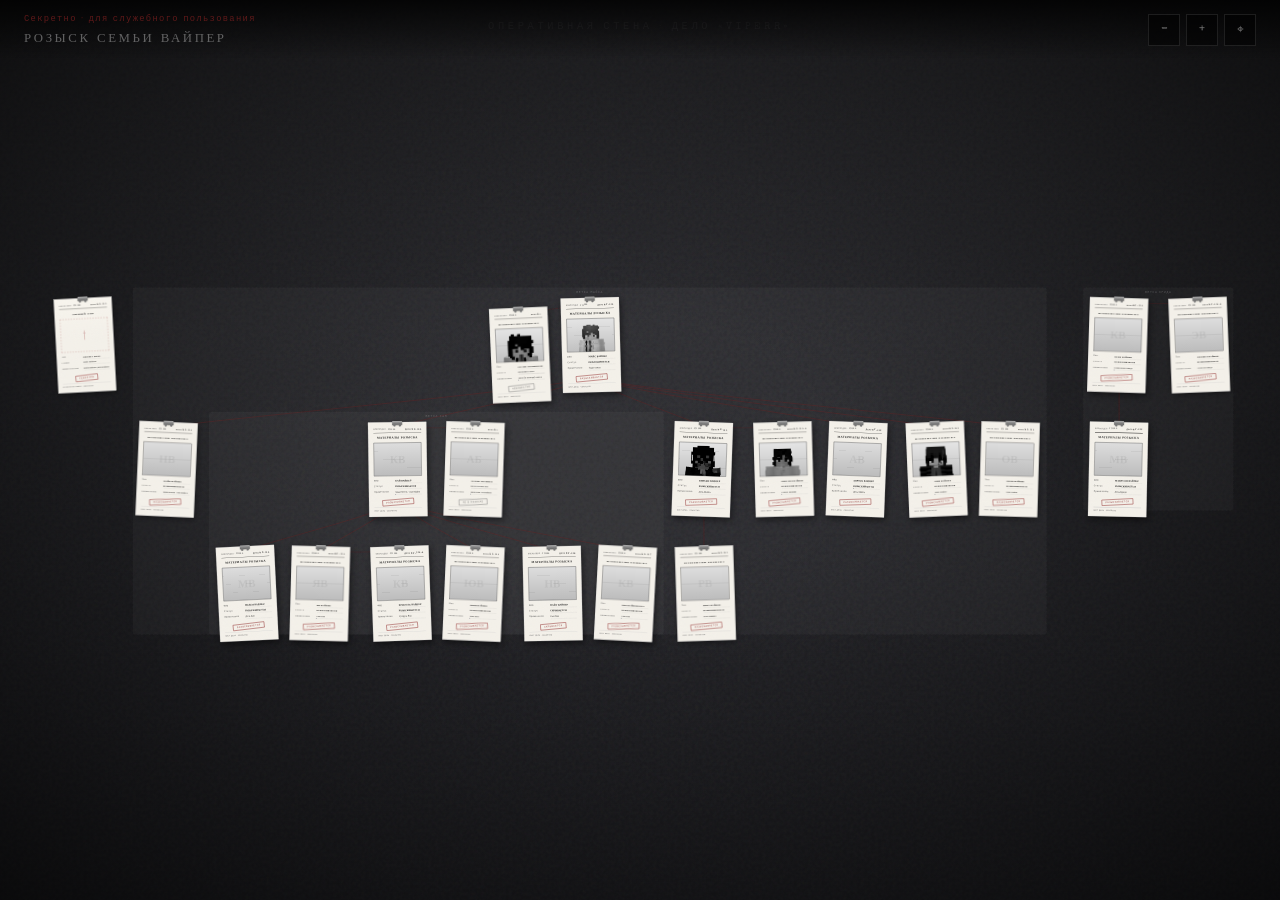
==== index.html @ 78b1acda "Add files via upload" ====
<!DOCTYPE html>
<html lang="ru">
<head>
  <meta charset="UTF-8">
  <meta name="viewport" content="width=device-width, initial-scale=1.0">
  <title>VIPERR — Оперативное дело</title>
  <link rel="preconnect" href="https://fonts.googleapis.com">
  <link rel="preconnect" href="https://fonts.gstatic.com" crossorigin>
  <link href="https://fonts.googleapis.com/css2?family=Libre+Baskerville:ital,wght@0,400;0,700;1,400&family=Special+Elite&display=swap" rel="stylesheet">
  <link rel="stylesheet" href="styles.css">
</head>
<body>
  <div class="scene">
    <div class="operative-wall">
      <div class="wall-texture"></div>
      <div class="wall-label">Оперативная стена · Дело «VIPERR»</div>
      <div class="wall-vignette"></div>
    </div>
  </div>

  <div class="toolbar">
    <div class="toolbar-left">
      <span class="toolbar-meta">Секретно · для служебного пользования</span>
      <span class="toolbar-title">Розыск семьи Вайпер</span>
    </div>
    <div class="toolbar-actions">
      <button class="tool-btn" id="zoomOut">−</button>
      <button class="tool-btn" id="zoomIn">+</button>
      <button class="tool-btn" id="resetView">⌖</button>
    </div>
  </div>

  <div class="tree-viewport" id="treeViewport">
    <div class="tree-stage" id="treeStage">
      <svg class="tree-lines" id="treeLines"></svg>
      <div class="tree-nodes" id="treeNodes"></div>
    </div>
  </div>

  <div class="profile-overlay" id="profileOverlay" hidden></div>

  <aside class="profile-panel" id="profilePanel" aria-hidden="true">
    <button class="profile-close" id="profileClose" aria-label="Закрыть">×</button>
    <article class="a4-full" id="a4Full">
      <div class="a4-full__clip" aria-hidden="true"></div>
      <div class="a4-full__page">
        <header class="a4-full__head">
          <div class="a4-full__head-left">
            <span class="a4-full__org">Оперотдел VIPERR</span>
            <span class="a4-full__case" id="profileCase"></span>
          </div>
          <span class="a4-full__stamp" id="profileStamp">РАЗЫСКИВАЕТСЯ</span>
        </header>

        <h1 class="a4-full__title">Материалы уголовного дела</h1>
        <p class="a4-full__subtitle" id="profileGen"></p>

        <div class="a4-full__photo-wrap">
          <div class="a4-full__photo" id="profileHero">
            <div class="a4-full__photo-lines" aria-hidden="true"></div>
            <div class="a4-full__initials" id="profileInitials"></div>
          </div>
          <p class="a4-full__photo-cap">Фотография для опознания</p>
        </div>

        <dl class="a4-full__fields" id="profileFields">
          <dt>ФИО</dt>
          <dd id="profileName"></dd>
          <dt>Роль в деле</dt>
          <dd id="profileRole"></dd>
        </dl>

        <dl class="a4-full__meta" id="profileMeta"></dl>

        <section class="a4-full__story">
          <h2 class="a4-full__story-head">Показания и материалы</h2>
          <div class="a4-full__story-text" id="profileStory"></div>
        </section>

        <footer class="a4-full__foot">
          <span>Лист дела · VIPERR</span>
          <span id="profileDate"></span>
        </footer>
      </div>
    </article>
  </aside>

  <script src="family-data.js"></script>
  <script src="relations.js"></script>
  <script src="tree.js"></script>
  <script src="app.js"></script>
</body>
</html>
---- styles.css ----
:root {
  --wall: #2a2a2e;
  --wall-dark: #1e1e22;
  --paper: #f4f1ea;
  --paper-shadow: #d8d4ca;
  --ink: #1c1c1c;
  --ink-faint: #5a5a5a;
  --red: #8b2222;
  --red-string: #a02828;
  --a4-w: 210px;
  --a4-h: 297px;
  --font-doc: 'Libre Baskerville', Georgia, serif;
  --font-type: 'Special Elite', 'Courier New', monospace;
}

*, *::before, *::after {
  box-sizing: border-box;
  margin: 0;
  padding: 0;
}

html, body {
  width: 100%;
  height: 100%;
  overflow: hidden;
}

body {
  font-family: var(--font-doc);
  background: #0e0e10;
  -webkit-font-smoothing: antialiased;
}

/* Оперативная стена */
.scene {
  position: fixed;
  inset: 0;
  z-index: 0;
  background: var(--wall-dark);
}

.operative-wall {
  position: absolute;
  inset: 0;
}

.wall-texture {
  position: absolute;
  inset: 0;
  background:
    url("data:image/svg+xml,%3Csvg viewBox='0 0 512 512' xmlns='http://www.w3.org/2000/svg'%3E%3Cfilter id='n'%3E%3CfeTurbulence type='fractalNoise' baseFrequency='0.5' numOctaves='4'/%3E%3C/filter%3E%3Crect width='100%25' height='100%25' filter='url(%23n)' opacity='0.06'/%3E%3C/svg%3E"),
    linear-gradient(180deg, var(--wall) 0%, var(--wall-dark) 100%);
}

.wall-label {
  position: absolute;
  top: 20px;
  left: 50%;
  transform: translateX(-50%);
  font-family: var(--font-type);
  font-size: 0.65rem;
  letter-spacing: 0.35em;
  text-transform: uppercase;
  color: rgba(255, 255, 255, 0.12);
  pointer-events: none;
  z-index: 1;
}

.wall-vignette {
  position: absolute;
  inset: 0;
  background: radial-gradient(ellipse at center, transparent 20%, rgba(0, 0, 0, 0.7) 100%);
  pointer-events: none;
  z-index: 2;
}

/* Toolbar */
.toolbar {
  position: fixed;
  top: 0;
  left: 0;
  right: 0;
  z-index: 50;
  display: flex;
  align-items: center;
  justify-content: space-between;
  padding: 14px 24px;
  pointer-events: none;
  background: linear-gradient(to bottom, rgba(0, 0, 0, 0.8), transparent);
}

.toolbar-left,
.toolbar-actions {
  pointer-events: auto;
}

.toolbar-meta {
  display: block;
  font-family: var(--font-type);
  font-size: 0.55rem;
  letter-spacing: 0.15em;
  color: var(--red);
  opacity: 0.65;
  margin-bottom: 2px;
}

.toolbar-title {
  font-family: var(--font-doc);
  font-size: 0.8rem;
  letter-spacing: 0.2em;
  text-transform: uppercase;
  color: rgba(255, 255, 255, 0.35);
}

.toolbar-actions {
  display: flex;
  gap: 6px;
}

.tool-btn {
  min-width: 32px;
  height: 32px;
  padding: 0 10px;
  font-family: var(--font-type);
  font-size: 0.75rem;
  color: rgba(255, 255, 255, 0.45);
  background: rgba(0, 0, 0, 0.5);
  border: 1px solid rgba(255, 255, 255, 0.1);
  cursor: pointer;
  transition: all 0.2s;
}

.tool-btn:hover {
  color: #fff;
  border-color: rgba(255, 255, 255, 0.25);
}

/* Tree viewport */
.tree-viewport {
  position: fixed;
  inset: 0;
  z-index: 10;
  cursor: grab;
  touch-action: none;
}

.tree-viewport.is-dragging {
  cursor: grabbing;
}

.tree-stage {
  position: absolute;
  top: 50%;
  left: 50%;
  transform-origin: center center;
}

.tree-stage.no-transition {
  transition: none !important;
}

.tree-lines {
  position: absolute;
  top: 0;
  left: 0;
  overflow: visible;
  pointer-events: none;
  z-index: 1;
}

.red-string--parent {
  stroke-width: 1.6;
  opacity: 0.85;
}

.branch-zone {
  fill: rgba(255, 255, 255, 0.03);
  stroke: rgba(255, 255, 255, 0.08);
  stroke-width: 1;
  stroke-dasharray: 6 8;
  rx: 8;
}

.branch-zone__label {
  fill: rgba(255, 255, 255, 0.22);
  font-family: var(--font-type);
  font-size: 11px;
  letter-spacing: 0.22em;
  text-anchor: middle;
  text-transform: uppercase;
  pointer-events: none;
}

.thread-tag {
  display: none;
}

.red-string {
  fill: none;
  stroke: var(--red-string);
  stroke-width: 1.2;
  stroke-linecap: round;
  opacity: 0.7;
}

.red-string--shadow {
  stroke: rgba(0, 0, 0, 0.45);
  stroke-width: 2.5;
  opacity: 0.3;
}

.red-string--couple {
  stroke-width: 1;
  opacity: 0.55;
}

.red-string--ex {
  stroke-dasharray: 7 6;
  opacity: 0.6;
}

.tree-nodes {
  position: relative;
  z-index: 2;
}

/* ─── A4 лист на стене ─── */
.a4-sheet {
  position: absolute;
  width: var(--a4-w);
  transform: rotate(var(--tilt, 0deg));
  transform-origin: top center;
  cursor: pointer;
  transition: transform 0.35s ease, box-shadow 0.35s ease;
  box-shadow: 6px 10px 24px rgba(0, 0, 0, 0.48);
  -webkit-font-smoothing: antialiased;
  backface-visibility: hidden;
}

.a4-sheet:hover {
  transform: rotate(var(--tilt, 0deg)) scale(1.02) translateY(-4px);
  box-shadow: 8px 16px 30px rgba(0, 0, 0, 0.58);
  z-index: 10;
}

.a4-sheet.is-active {
  transform: rotate(var(--tilt, 0deg)) scale(1.03) translateY(-6px);
  box-shadow: 10px 20px 34px rgba(0, 0, 0, 0.65), 0 0 0 1px rgba(160, 40, 40, 0.2);
  z-index: 20;
}

.a4-sheet.is-outsider .a4-sheet__status,
.a4-sheet.is-outsider .a4-sheet__stamp {
  color: #555;
  border-color: #777;
}

.a4-sheet__clip {
  position: absolute;
  top: -4px;
  left: 50%;
  transform: translateX(-50%);
  width: 36px;
  height: 14px;
  background: linear-gradient(to bottom, #aaa, #666);
  border-radius: 2px 2px 0 0;
  box-shadow: 0 2px 4px rgba(0, 0, 0, 0.4);
  z-index: 5;
}

.a4-sheet__clip::before,
.a4-sheet__clip::after {
  content: '';
  position: absolute;
  bottom: -6px;
  width: 8px;
  height: 10px;
  background: #777;
  border-radius: 0 0 3px 3px;
}

.a4-sheet__clip::before { left: 4px; transform: rotate(-8deg); }
.a4-sheet__clip::after { right: 4px; transform: rotate(8deg); }

.a4-sheet__page {
  width: var(--a4-w);
  min-height: var(--a4-h);
  background: var(--paper);
  padding: 20px 18px 16px;
  border: 1px solid #ccc;
  position: relative;
  display: flex;
  flex-direction: column;
}

.a4-sheet__page::before {
  content: '';
  position: absolute;
  inset: 0;
  background: url("data:image/svg+xml,%3Csvg viewBox='0 0 256 256' xmlns='http://www.w3.org/2000/svg'%3E%3Cfilter id='g'%3E%3CfeTurbulence type='fractalNoise' baseFrequency='0.9' numOctaves='2'/%3E%3C/filter%3E%3Crect width='100%25' height='100%25' filter='url(%23g)' opacity='0.03'/%3E%3C/svg%3E");
  pointer-events: none;
}

.a4-sheet__head {
  display: flex;
  justify-content: space-between;
  align-items: flex-start;
  border-bottom: 1px solid var(--ink);
  padding-bottom: 8px;
  margin-bottom: 10px;
  position: relative;
  z-index: 1;
}

.a4-sheet__org {
  display: block;
  font-family: var(--font-type);
  font-size: 0.45rem;
  letter-spacing: 0.08em;
  text-transform: uppercase;
  color: var(--ink-faint);
}

.a4-sheet__case {
  font-family: var(--font-type);
  font-size: 0.5rem;
  letter-spacing: 0.06em;
  color: var(--ink);
}

.a4-sheet__doctype {
  font-family: var(--font-doc);
  font-size: 0.65rem;
  font-weight: 700;
  letter-spacing: 0.12em;
  text-transform: uppercase;
  text-align: center;
  color: var(--ink);
  margin-bottom: 12px;
  position: relative;
  z-index: 1;
}

.a4-sheet__photo {
  width: 100%;
  height: 120px;
  background: #ddd center top / cover no-repeat;
  border: 1px solid var(--ink);
  margin-bottom: 12px;
  position: relative;
  overflow: hidden;
  flex-shrink: 0;
}

.a4-sheet.has-photo .a4-sheet__photo {
  filter: grayscale(1) contrast(1.08);
}

.a4-sheet__photo-grid {
  position: absolute;
  inset: 0;
  background:
    repeating-linear-gradient(to bottom, transparent, transparent 29px, rgba(0,0,0,0.05) 29px, rgba(0,0,0,0.05) 30px);
  z-index: 2;
  pointer-events: none;
}

.a4-sheet__photo::after {
  content: '';
  position: absolute;
  inset: 0;
  background: linear-gradient(to bottom, transparent, rgba(0,0,0,0.15));
  z-index: 1;
}

.a4-sheet__initials {
  position: absolute;
  inset: 0;
  display: flex;
  align-items: center;
  justify-content: center;
  font-family: var(--font-doc);
  font-size: 2.5rem;
  font-weight: 700;
  color: rgba(0, 0, 0, 0.06);
  z-index: 0;
}

.a4-sheet.has-photo .a4-sheet__initials {
  display: none;
}

.a4-sheet__fields {
  flex: 1;
  position: relative;
  z-index: 1;
}

.a4-sheet__row {
  display: grid;
  grid-template-columns: 72px 1fr;
  gap: 4px;
  margin-bottom: 6px;
  font-size: 0.52rem;
  line-height: 1.35;
}

.a4-sheet__row dt {
  font-family: var(--font-type);
  color: var(--ink-faint);
  letter-spacing: 0.04em;
}

.a4-sheet__row dd {
  font-family: var(--font-doc);
  color: var(--ink);
  border-bottom: 1px dotted #bbb;
  padding-bottom: 2px;
}

.a4-sheet__name {
  font-weight: 700;
  text-transform: uppercase;
  letter-spacing: 0.04em;
}

.a4-sheet__status {
  color: var(--red);
  font-weight: 700;
}

.a4-sheet__stamp {
  align-self: center;
  margin: 10px 0 8px;
  font-family: var(--font-type);
  font-size: 0.55rem;
  letter-spacing: 0.15em;
  color: var(--red);
  border: 2px solid var(--red);
  padding: 4px 12px;
  transform: rotate(-4deg);
  opacity: 0.8;
  position: relative;
  z-index: 1;
}

.a4-sheet.is-captured .a4-sheet__stamp,
.a4-sheet.is-captured .a4-sheet__status {
  color: #555;
  border-color: #555;
}

.a4-sheet--lore .a4-sheet__page {
  background: linear-gradient(180deg, #f8f5ee 0%, var(--paper) 40%);
}

.a4-sheet__lore-mark {
  display: flex;
  align-items: center;
  justify-content: center;
  height: 120px;
  margin-bottom: 12px;
  border: 2px dashed rgba(139, 34, 34, 0.25);
  position: relative;
  z-index: 1;
}

/* Семейный знак — крест на одежде */
.family-mark {
  --mark-color: #8b2222;
  position: absolute;
  left: 50%;
  bottom: 34%;
  width: 11px;
  height: 15px;
  transform: translateX(-50%);
  z-index: 4;
  pointer-events: none;
  color: var(--mark-color);
  opacity: 0.88;
}

.family-mark::before,
.family-mark::after {
  content: '';
  position: absolute;
  background: currentColor;
  border-radius: 0.5px;
  box-shadow: 0 0.5px 0 rgba(255, 255, 255, 0.2);
}

.family-mark::before {
  width: 2px;
  height: 100%;
  left: 50%;
  top: 0;
  transform: translateX(-50%);
}

.family-mark::after {
  width: 9px;
  height: 2px;
  top: 26%;
  left: 50%;
  transform: translateX(-50%);
}

.family-mark--emblem {
  position: relative;
  left: auto;
  bottom: auto;
  transform: none;
  width: 26px;
  height: 34px;
  opacity: 0.38;
}

.a4-full__photo {
  position: relative;
}

.a4-full.is-lore .a4-full__photo-wrap {
  display: none;
}

.a4-full.is-lore .a4-full__title::after {
  content: ' · общий лор';
  font-weight: 400;
  color: var(--ink-faint);
}

.a4-sheet__foot {
  font-family: var(--font-type);
  font-size: 0.4rem;
  letter-spacing: 0.1em;
  text-transform: uppercase;
  color: var(--ink-faint);
  border-top: 1px solid #ccc;
  padding-top: 8px;
  margin-top: auto;
  position: relative;
  z-index: 1;
}

/* ─── Полный лист при открытии ─── */
body.profile-open {
  overflow: hidden;
}

.profile-overlay {
  position: fixed;
  inset: 0;
  z-index: 100;
  background: rgba(0, 0, 0, 0.75);
  opacity: 0;
  transition: opacity 0.35s;
}

.profile-overlay:not([hidden]) {
  opacity: 1;
}

.profile-panel {
  position: fixed;
  inset: 0;
  z-index: 110;
  display: flex;
  align-items: flex-start;
  justify-content: center;
  padding: 40px 20px;
  overflow-y: auto;
  opacity: 0;
  pointer-events: none;
  transition: opacity 0.4s;
}

.profile-panel.is-open {
  opacity: 1;
  pointer-events: auto;
}

.profile-close {
  position: fixed;
  top: 20px;
  right: 24px;
  z-index: 120;
  width: 40px;
  height: 40px;
  font-size: 1.5rem;
  line-height: 1;
  color: rgba(255, 255, 255, 0.6);
  background: rgba(0, 0, 0, 0.5);
  border: 1px solid rgba(255, 255, 255, 0.15);
  cursor: pointer;
}

.profile-close:hover {
  color: #fff;
}

.a4-full {
  position: relative;
  width: min(210mm, 92vw);
  max-width: 794px;
  transform: translateY(20px);
  transition: transform 0.45s cubic-bezier(0.22, 1, 0.36, 1);
}

.profile-panel.is-open .a4-full {
  transform: translateY(0);
}

.a4-full__clip {
  position: absolute;
  top: -6px;
  left: 50%;
  transform: translateX(-50%);
  width: 52px;
  height: 18px;
  background: linear-gradient(to bottom, #bbb, #777);
  border-radius: 3px 3px 0 0;
  box-shadow: 0 3px 6px rgba(0, 0, 0, 0.35);
  z-index: 5;
}

.a4-full__page {
  background: var(--paper);
  min-height: min(297mm, 130vw);
  padding: clamp(24px, 5vw, 48px) clamp(20px, 4vw, 56px);
  border: 1px solid #bbb;
  box-shadow: 0 20px 60px rgba(0, 0, 0, 0.5);
}

.a4-full__head {
  display: flex;
  justify-content: space-between;
  align-items: flex-start;
  border-bottom: 2px solid var(--ink);
  padding-bottom: 16px;
  margin-bottom: 20px;
}

.a4-full__org {
  display: block;
  font-family: var(--font-type);
  font-size: 0.7rem;
  letter-spacing: 0.1em;
  text-transform: uppercase;
  color: var(--ink-faint);
  margin-bottom: 4px;
}

.a4-full__case {
  font-family: var(--font-type);
  font-size: 0.85rem;
  letter-spacing: 0.06em;
}

.a4-full__stamp {
  font-family: var(--font-type);
  font-size: 0.85rem;
  letter-spacing: 0.12em;
  color: var(--red);
  border: 3px solid var(--red);
  padding: 8px 16px;
  transform: rotate(-3deg);
  opacity: 0.85;
}

.a4-full__stamp.is-captured {
  color: #555;
  border-color: #555;
}

.a4-full__title {
  font-family: var(--font-doc);
  font-size: clamp(1rem, 3vw, 1.35rem);
  font-weight: 700;
  letter-spacing: 0.08em;
  text-transform: uppercase;
  text-align: center;
  margin-bottom: 6px;
}

.a4-full__subtitle {
  font-family: var(--font-type);
  font-size: 0.7rem;
  letter-spacing: 0.08em;
  text-align: center;
  color: var(--ink-faint);
  margin-bottom: 28px;
}

.a4-full__photo-wrap {
  margin-bottom: 28px;
}

.a4-full__photo {
  width: 100%;
  max-width: 280px;
  height: 340px;
  margin: 0 auto;
  background: #ddd center top / cover no-repeat;
  border: 2px solid var(--ink);
  position: relative;
  overflow: hidden;
}

.a4-full__photo.has-photo {
  filter: grayscale(1) contrast(1.08);
}

.a4-full__photo-lines {
  position: absolute;
  inset: 0;
  background: repeating-linear-gradient(to bottom, transparent, transparent 39px, rgba(0,0,0,0.06) 39px, rgba(0,0,0,0.06) 40px);
  z-index: 2;
  pointer-events: none;
}

.a4-full__initials {
  position: absolute;
  inset: 0;
  display: flex;
  align-items: center;
  justify-content: center;
  font-family: var(--font-doc);
  font-size: 5rem;
  font-weight: 700;
  color: rgba(0, 0, 0, 0.05);
}

.a4-full__photo.has-photo .a4-full__initials {
  display: none;
}

.a4-full__photo-cap {
  font-family: var(--font-type);
  font-size: 0.65rem;
  letter-spacing: 0.1em;
  text-align: center;
  color: var(--ink-faint);
  margin-top: 8px;
}

.a4-full__fields {
  display: grid;
  grid-template-columns: 140px 1fr;
  gap: 10px 16px;
  margin-bottom: 24px;
  font-size: 0.95rem;
}

.a4-full__fields dt {
  font-family: var(--font-type);
  font-size: 0.75rem;
  letter-spacing: 0.06em;
  color: var(--ink-faint);
}

.a4-full__fields dd {
  font-family: var(--font-doc);
  border-bottom: 1px dotted #aaa;
  padding-bottom: 4px;
}

.a4-full__meta {
  display: grid;
  grid-template-columns: 140px 1fr;
  gap: 8px 16px;
  padding: 16px 0;
  border-top: 1px dashed #bbb;
  border-bottom: 1px dashed #bbb;
  margin-bottom: 28px;
  font-size: 0.9rem;
}

.a4-full__meta:empty {
  display: none;
}

.a4-full__meta dt {
  font-family: var(--font-type);
  font-size: 0.7rem;
  color: var(--ink-faint);
}

.a4-full__link {
  font-family: var(--font-doc);
  background: none;
  border: none;
  padding: 0;
  cursor: pointer;
  text-decoration: underline;
  text-decoration-color: var(--red);
  color: var(--ink);
}

.a4-full__story-head {
  font-family: var(--font-type);
  font-size: 0.75rem;
  letter-spacing: 0.12em;
  text-transform: uppercase;
  color: var(--ink-faint);
  margin-bottom: 16px;
}

.a4-full__story-text {
  font-family: var(--font-doc);
  font-size: 1.05rem;
  line-height: 1.85;
  color: var(--ink);
  max-height: min(55vh, 560px);
  overflow-y: auto;
  padding-right: 10px;
}

.a4-full__story-text p + p {
  margin-top: 1em;
  text-indent: 1.5em;
}

.a4-full__empty {
  font-family: var(--font-type);
  font-style: italic;
  color: var(--ink-faint);
}

.a4-full__foot {
  display: flex;
  justify-content: space-between;
  font-family: var(--font-type);
  font-size: 0.65rem;
  letter-spacing: 0.08em;
  color: var(--ink-faint);
  border-top: 1px solid #ccc;
  padding-top: 16px;
  margin-top: 40px;
}

@media (max-width: 600px) {
  :root {
    --a4-w: 168px;
    --a4-h: 238px;
  }

  .a4-sheet__photo {
    height: 90px;
  }

  .a4-sheet__row {
    grid-template-columns: 58px 1fr;
    font-size: 0.45rem;
  }

  .a4-full__photo {
    height: 260px;
  }

  .a4-full__fields,
  .a4-full__meta {
    grid-template-columns: 1fr;
    gap: 4px;
  }
}
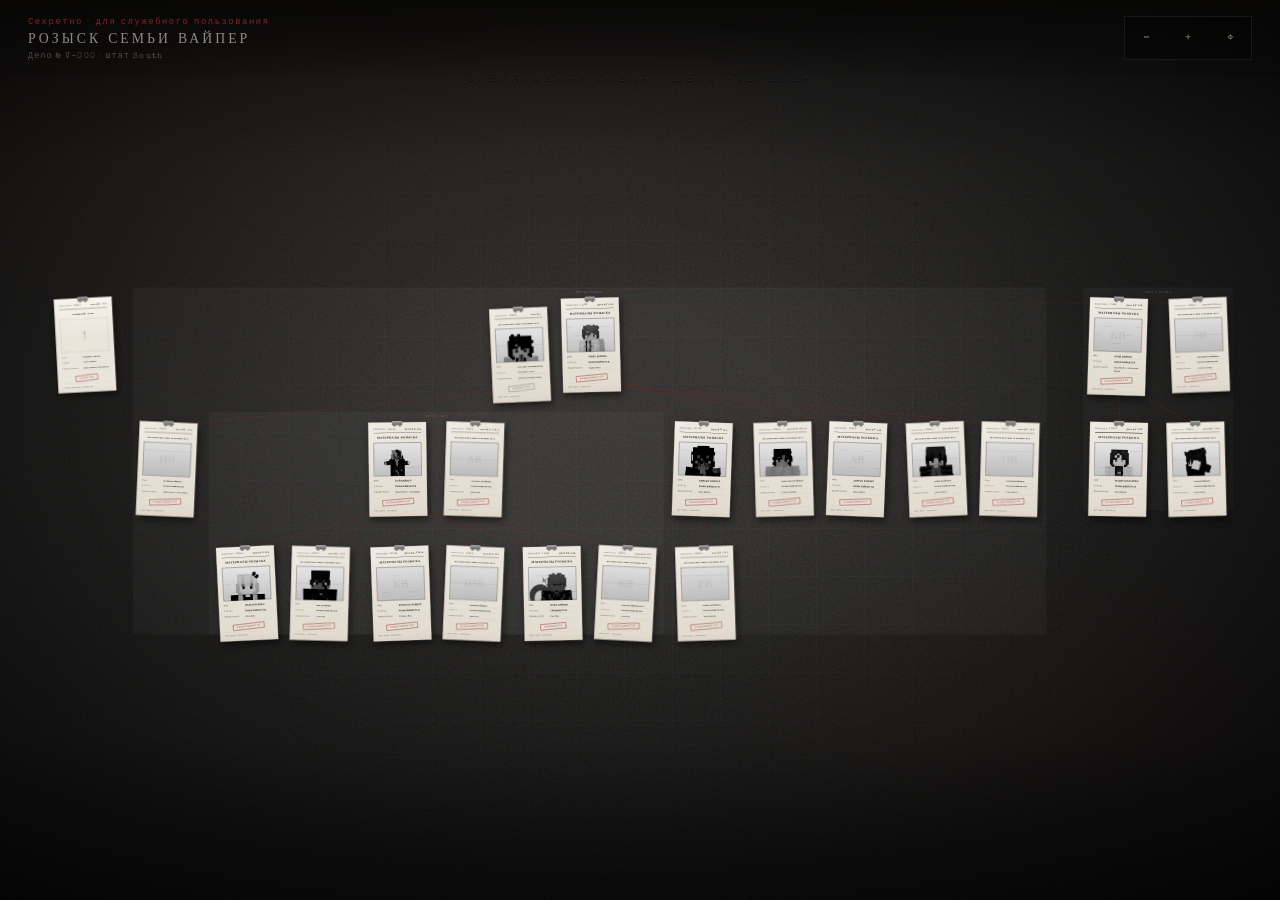
==== commit 3a012228: "Add files via upload" ====
--- a/index.html
+++ b/index.html
@@ -13,6 +13,7 @@
   <div class="scene">
     <div class="operative-wall">
       <div class="wall-texture"></div>
+      <div class="wall-grid" aria-hidden="true"></div>
       <div class="wall-label">Оперативная стена · Дело «VIPERR»</div>
       <div class="wall-vignette"></div>
     </div>
@@ -22,6 +23,7 @@
     <div class="toolbar-left">
       <span class="toolbar-meta">Секретно · для служебного пользования</span>
       <span class="toolbar-title">Розыск семьи Вайпер</span>
+      <span class="toolbar-case">Дело № V-000 · штат South</span>
     </div>
     <div class="toolbar-actions">
       <button class="tool-btn" id="zoomOut">−</button>
--- a/styles.css
+++ b/styles.css
@@ -1,12 +1,16 @@
 :root {
-  --wall: #2a2a2e;
-  --wall-dark: #1e1e22;
-  --paper: #f4f1ea;
-  --paper-shadow: #d8d4ca;
-  --ink: #1c1c1c;
-  --ink-faint: #5a5a5a;
-  --red: #8b2222;
-  --red-string: #a02828;
+  --wall: #2c2a28;
+  --wall-mid: #353230;
+  --wall-dark: #1a1918;
+  --paper: #ebe6dc;
+  --paper-deep: #e2dcd0;
+  --paper-shadow: #cfc8bb;
+  --ink: #1a1816;
+  --ink-faint: #6a645c;
+  --red: #9a2a2a;
+  --red-deep: #6e1c1c;
+  --red-string: #b03030;
+  --pin: #8a8680;
   --a4-w: 210px;
   --a4-h: 297px;
   --font-doc: 'Libre Baskerville', Georgia, serif;
@@ -27,7 +31,8 @@
 
 body {
   font-family: var(--font-doc);
-  background: #0e0e10;
+  background: #0c0b0a;
+  color: var(--ink);
   -webkit-font-smoothing: antialiased;
 }
 
@@ -48,28 +53,45 @@
   position: absolute;
   inset: 0;
   background:
-    url("data:image/svg+xml,%3Csvg viewBox='0 0 512 512' xmlns='http://www.w3.org/2000/svg'%3E%3Cfilter id='n'%3E%3CfeTurbulence type='fractalNoise' baseFrequency='0.5' numOctaves='4'/%3E%3C/filter%3E%3Crect width='100%25' height='100%25' filter='url(%23n)' opacity='0.06'/%3E%3C/svg%3E"),
-    linear-gradient(180deg, var(--wall) 0%, var(--wall-dark) 100%);
+    radial-gradient(ellipse 80% 50% at 20% 10%, rgba(120, 70, 40, 0.12), transparent 55%),
+    radial-gradient(ellipse 60% 40% at 85% 80%, rgba(80, 40, 30, 0.1), transparent 50%),
+    url("data:image/svg+xml,%3Csvg viewBox='0 0 512 512' xmlns='http://www.w3.org/2000/svg'%3E%3Cfilter id='n'%3E%3CfeTurbulence type='fractalNoise' baseFrequency='0.72' numOctaves='4'/%3E%3C/filter%3E%3Crect width='100%25' height='100%25' filter='url(%23n)' opacity='0.09'/%3E%3C/svg%3E"),
+    linear-gradient(165deg, var(--wall-mid) 0%, var(--wall) 40%, var(--wall-dark) 100%);
+}
+
+.wall-grid {
+  position: absolute;
+  inset: 0;
+  background-image:
+    linear-gradient(rgba(255, 255, 255, 0.025) 1px, transparent 1px),
+    linear-gradient(90deg, rgba(255, 255, 255, 0.025) 1px, transparent 1px);
+  background-size: 48px 48px;
+  mask-image: radial-gradient(ellipse at center, #000 30%, transparent 78%);
+  pointer-events: none;
+  z-index: 1;
 }
 
 .wall-label {
   position: absolute;
-  top: 20px;
+  top: 72px;
   left: 50%;
   transform: translateX(-50%);
   font-family: var(--font-type);
-  font-size: 0.65rem;
-  letter-spacing: 0.35em;
-  text-transform: uppercase;
-  color: rgba(255, 255, 255, 0.12);
-  pointer-events: none;
-  z-index: 1;
+  font-size: 0.68rem;
+  letter-spacing: 0.42em;
+  text-transform: uppercase;
+  color: rgba(255, 236, 210, 0.14);
+  pointer-events: none;
+  z-index: 2;
+  text-shadow: 0 1px 0 rgba(0, 0, 0, 0.6);
 }
 
 .wall-vignette {
   position: absolute;
   inset: 0;
-  background: radial-gradient(ellipse at center, transparent 20%, rgba(0, 0, 0, 0.7) 100%);
+  background:
+    radial-gradient(ellipse at center, transparent 18%, rgba(0, 0, 0, 0.55) 70%, rgba(0, 0, 0, 0.82) 100%),
+    linear-gradient(to bottom, rgba(0, 0, 0, 0.35), transparent 18%, transparent 82%, rgba(0, 0, 0, 0.45));
   pointer-events: none;
   z-index: 2;
 }
@@ -84,9 +106,10 @@
   display: flex;
   align-items: center;
   justify-content: space-between;
-  padding: 14px 24px;
-  pointer-events: none;
-  background: linear-gradient(to bottom, rgba(0, 0, 0, 0.8), transparent);
+  padding: 16px 28px;
+  pointer-events: none;
+  background: linear-gradient(to bottom, rgba(8, 7, 6, 0.92), rgba(8, 7, 6, 0.45), transparent);
+  backdrop-filter: blur(6px);
 }
 
 .toolbar-left,
@@ -98,41 +121,55 @@
   display: block;
   font-family: var(--font-type);
   font-size: 0.55rem;
-  letter-spacing: 0.15em;
+  letter-spacing: 0.18em;
   color: var(--red);
-  opacity: 0.65;
-  margin-bottom: 2px;
+  opacity: 0.85;
+  margin-bottom: 3px;
 }
 
 .toolbar-title {
+  display: block;
   font-family: var(--font-doc);
-  font-size: 0.8rem;
-  letter-spacing: 0.2em;
-  text-transform: uppercase;
-  color: rgba(255, 255, 255, 0.35);
+  font-size: 0.86rem;
+  letter-spacing: 0.22em;
+  text-transform: uppercase;
+  color: rgba(255, 245, 230, 0.55);
+}
+
+.toolbar-case {
+  display: block;
+  margin-top: 4px;
+  font-family: var(--font-type);
+  font-size: 0.52rem;
+  letter-spacing: 0.14em;
+  color: rgba(255, 245, 230, 0.28);
 }
 
 .toolbar-actions {
   display: flex;
-  gap: 6px;
+  gap: 8px;
+  padding: 4px;
+  border: 1px solid rgba(255, 255, 255, 0.08);
+  background: rgba(0, 0, 0, 0.35);
 }
 
 .tool-btn {
-  min-width: 32px;
-  height: 32px;
+  min-width: 34px;
+  height: 34px;
   padding: 0 10px;
   font-family: var(--font-type);
-  font-size: 0.75rem;
-  color: rgba(255, 255, 255, 0.45);
-  background: rgba(0, 0, 0, 0.5);
-  border: 1px solid rgba(255, 255, 255, 0.1);
+  font-size: 0.78rem;
+  color: rgba(255, 245, 230, 0.5);
+  background: transparent;
+  border: 1px solid transparent;
   cursor: pointer;
-  transition: all 0.2s;
+  transition: color 0.2s, border-color 0.2s, background 0.2s;
 }
 
 .tool-btn:hover {
-  color: #fff;
-  border-color: rgba(255, 255, 255, 0.25);
+  color: #fff8ef;
+  border-color: rgba(255, 255, 255, 0.18);
+  background: rgba(255, 255, 255, 0.04);
 }
 
 /* Tree viewport */
@@ -153,6 +190,7 @@
   top: 50%;
   left: 50%;
   transform-origin: center center;
+  transition: transform 0.18s ease-out;
 }
 
 .tree-stage.no-transition {
@@ -219,6 +257,11 @@
   opacity: 0.6;
 }
 
+.red-string--sibling {
+  stroke-dasharray: 4 5;
+  opacity: 0.65;
+}
+
 .tree-nodes {
   position: relative;
   z-index: 2;
@@ -231,21 +274,30 @@
   transform: rotate(var(--tilt, 0deg));
   transform-origin: top center;
   cursor: pointer;
-  transition: transform 0.35s ease, box-shadow 0.35s ease;
-  box-shadow: 6px 10px 24px rgba(0, 0, 0, 0.48);
+  transition: transform 0.4s cubic-bezier(0.22, 1, 0.36, 1), box-shadow 0.4s ease;
+  box-shadow:
+    1px 1px 0 rgba(255, 255, 255, 0.04) inset,
+    6px 12px 28px rgba(0, 0, 0, 0.55),
+    0 0 0 1px rgba(0, 0, 0, 0.25);
   -webkit-font-smoothing: antialiased;
   backface-visibility: hidden;
 }
 
 .a4-sheet:hover {
-  transform: rotate(var(--tilt, 0deg)) scale(1.02) translateY(-4px);
-  box-shadow: 8px 16px 30px rgba(0, 0, 0, 0.58);
+  transform: rotate(var(--tilt, 0deg)) scale(1.035) translateY(-6px);
+  box-shadow:
+    1px 1px 0 rgba(255, 255, 255, 0.06) inset,
+    10px 20px 36px rgba(0, 0, 0, 0.62),
+    0 0 0 1px rgba(154, 42, 42, 0.25);
   z-index: 10;
 }
 
 .a4-sheet.is-active {
-  transform: rotate(var(--tilt, 0deg)) scale(1.03) translateY(-6px);
-  box-shadow: 10px 20px 34px rgba(0, 0, 0, 0.65), 0 0 0 1px rgba(160, 40, 40, 0.2);
+  transform: rotate(var(--tilt, 0deg)) scale(1.045) translateY(-8px);
+  box-shadow:
+    10px 22px 40px rgba(0, 0, 0, 0.68),
+    0 0 0 1px rgba(154, 42, 42, 0.35),
+    0 0 24px rgba(154, 42, 42, 0.12);
   z-index: 20;
 }
 
@@ -285,9 +337,11 @@
 .a4-sheet__page {
   width: var(--a4-w);
   min-height: var(--a4-h);
-  background: var(--paper);
+  background:
+    linear-gradient(145deg, rgba(255, 255, 255, 0.28), transparent 40%),
+    linear-gradient(180deg, var(--paper) 0%, var(--paper-deep) 100%);
   padding: 20px 18px 16px;
-  border: 1px solid #ccc;
+  border: 1px solid #bdb6a8;
   position: relative;
   display: flex;
   flex-direction: column;
@@ -297,7 +351,9 @@
   content: '';
   position: absolute;
   inset: 0;
-  background: url("data:image/svg+xml,%3Csvg viewBox='0 0 256 256' xmlns='http://www.w3.org/2000/svg'%3E%3Cfilter id='g'%3E%3CfeTurbulence type='fractalNoise' baseFrequency='0.9' numOctaves='2'/%3E%3C/filter%3E%3Crect width='100%25' height='100%25' filter='url(%23g)' opacity='0.03'/%3E%3C/svg%3E");
+  background:
+    url("data:image/svg+xml,%3Csvg viewBox='0 0 256 256' xmlns='http://www.w3.org/2000/svg'%3E%3Cfilter id='g'%3E%3CfeTurbulence type='fractalNoise' baseFrequency='0.9' numOctaves='2'/%3E%3C/filter%3E%3Crect width='100%25' height='100%25' filter='url(%23g)' opacity='0.045'/%3E%3C/svg%3E"),
+    linear-gradient(to bottom, transparent 92%, rgba(120, 90, 60, 0.06));
   pointer-events: none;
 }
 
@@ -551,7 +607,8 @@
   position: fixed;
   inset: 0;
   z-index: 100;
-  background: rgba(0, 0, 0, 0.75);
+  background: rgba(8, 7, 6, 0.78);
+  backdrop-filter: blur(4px);
   opacity: 0;
   transition: opacity 0.35s;
 }
@@ -624,11 +681,31 @@
 }
 
 .a4-full__page {
-  background: var(--paper);
+  background:
+    linear-gradient(160deg, rgba(255, 255, 255, 0.35), transparent 42%),
+    linear-gradient(180deg, var(--paper) 0%, var(--paper-deep) 100%);
   min-height: min(297mm, 130vw);
   padding: clamp(24px, 5vw, 48px) clamp(20px, 4vw, 56px);
-  border: 1px solid #bbb;
-  box-shadow: 0 20px 60px rgba(0, 0, 0, 0.5);
+  border: 1px solid #b7b0a2;
+  box-shadow:
+    0 24px 70px rgba(0, 0, 0, 0.55),
+    0 0 0 1px rgba(0, 0, 0, 0.08);
+  position: relative;
+}
+
+.a4-full__page::before {
+  content: '';
+  position: absolute;
+  inset: 0;
+  pointer-events: none;
+  z-index: 0;
+  background: url("data:image/svg+xml,%3Csvg viewBox='0 0 256 256' xmlns='http://www.w3.org/2000/svg'%3E%3Cfilter id='g'%3E%3CfeTurbulence type='fractalNoise' baseFrequency='0.85' numOctaves='2'/%3E%3C/filter%3E%3Crect width='100%25' height='100%25' filter='url(%23g)' opacity='0.035'/%3E%3C/svg%3E");
+  opacity: 0.9;
+}
+
+.a4-full__page > * {
+  position: relative;
+  z-index: 1;
 }
 
 .a4-full__head {
@@ -664,7 +741,8 @@
   border: 3px solid var(--red);
   padding: 8px 16px;
   transform: rotate(-3deg);
-  opacity: 0.85;
+  opacity: 0.9;
+  box-shadow: 0 0 0 1px rgba(154, 42, 42, 0.15);
 }
 
 .a4-full__stamp.is-captured {
@@ -807,17 +885,52 @@
 
 .a4-full__story-text {
   font-family: var(--font-doc);
-  font-size: 1.05rem;
-  line-height: 1.85;
+  font-size: 1.02rem;
+  line-height: 1.8;
   color: var(--ink);
   max-height: min(55vh, 560px);
   overflow-y: auto;
-  padding-right: 10px;
+  padding-right: 12px;
+  scrollbar-width: thin;
+  scrollbar-color: rgba(154, 42, 42, 0.35) transparent;
+}
+
+.a4-full__story-text::-webkit-scrollbar {
+  width: 6px;
+}
+
+.a4-full__story-text::-webkit-scrollbar-thumb {
+  background: rgba(154, 42, 42, 0.35);
+  border-radius: 3px;
+}
+
+.a4-full__sec {
+  font-family: var(--font-type);
+  font-size: 0.78rem;
+  font-weight: 400;
+  letter-spacing: 0.16em;
+  text-transform: uppercase;
+  color: var(--red-deep);
+  margin: 1.45em 0 0.55em;
+  padding-bottom: 0.35em;
+  border-bottom: 1px solid rgba(154, 42, 42, 0.22);
+}
+
+.a4-full__sec:first-child {
+  margin-top: 0;
+}
+
+.a4-full__story-text p {
+  margin: 0;
 }
 
 .a4-full__story-text p + p {
-  margin-top: 1em;
-  text-indent: 1.5em;
+  margin-top: 0.95em;
+  text-indent: 1.35em;
+}
+
+.a4-full__story-text .a4-full__sec + p {
+  text-indent: 0;
 }
 
 .a4-full__empty {
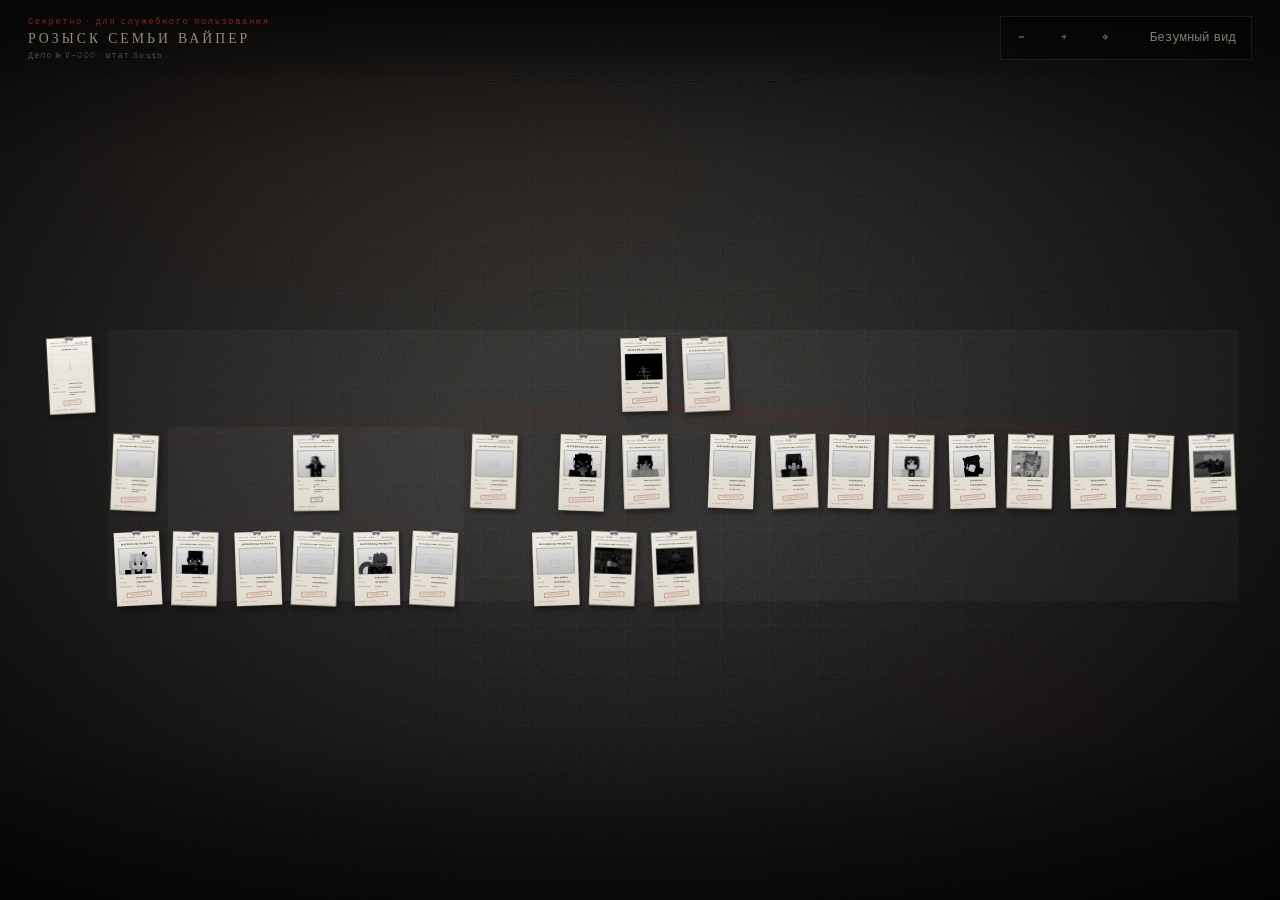
==== commit 332cd4e5: "Добавить Шейда, Ская, связь Медеи и безумный вид Шейд — муж Белф, Скай — сын Кассиана, Медея — дочь " ====
--- a/index.html
+++ b/index.html
@@ -6,7 +6,7 @@
   <title>VIPERR — Оперативное дело</title>
   <link rel="preconnect" href="https://fonts.googleapis.com">
   <link rel="preconnect" href="https://fonts.gstatic.com" crossorigin>
-  <link href="https://fonts.googleapis.com/css2?family=Libre+Baskerville:ital,wght@0,400;0,700;1,400&family=Special+Elite&display=swap" rel="stylesheet">
+  <link href="https://fonts.googleapis.com/css2?family=Caveat:wght@500;700&family=Libre+Baskerville:ital,wght@0,400;0,700;1,400&family=Permanent+Marker&family=Shadows+Into+Light&family=Special+Elite&display=swap" rel="stylesheet">
   <link rel="stylesheet" href="styles.css">
 </head>
 <body>
@@ -26,9 +26,10 @@
       <span class="toolbar-case">Дело № V-000 · штат South</span>
     </div>
     <div class="toolbar-actions">
-      <button class="tool-btn" id="zoomOut">−</button>
-      <button class="tool-btn" id="zoomIn">+</button>
-      <button class="tool-btn" id="resetView">⌖</button>
+      <button class="tool-btn" id="zoomOut" type="button">−</button>
+      <button class="tool-btn" id="zoomIn" type="button">+</button>
+      <button class="tool-btn" id="resetView" type="button">⌖</button>
+      <button class="tool-btn madness-toggle" id="madnessToggle" type="button" aria-pressed="false">Безумный вид</button>
     </div>
   </div>
 
@@ -65,6 +66,11 @@
           <p class="a4-full__photo-cap">Фотография для опознания</p>
         </div>
 
+        <figure class="camera-shot" id="cameraShot" hidden>
+          <img id="cameraShotImg" alt="Кадр с камеры видеонаблюдения">
+          <figcaption>Кадр видеонаблюдения · улика</figcaption>
+        </figure>
+
         <dl class="a4-full__fields" id="profileFields">
           <dt>ФИО</dt>
           <dd id="profileName"></dd>
--- a/styles.css
+++ b/styles.css
@@ -23,6 +23,37 @@
   padding: 0;
 }
 
+::selection {
+  background: transparent;
+  color: inherit;
+}
+
+::-moz-selection {
+  background: transparent;
+  color: inherit;
+}
+
+button,
+.a4-sheet,
+.a4-full,
+.profile-panel,
+.profile-overlay,
+.tool-btn,
+.profile-close,
+.a4-full__link {
+  outline: none;
+  -webkit-tap-highlight-color: transparent;
+}
+
+button:focus,
+button:focus-visible,
+.a4-sheet:focus,
+.a4-sheet:focus-visible,
+.a4-full__link:focus,
+.a4-full__link:focus-visible {
+  outline: none;
+}
+
 html, body {
   width: 100%;
   height: 100%;
@@ -506,6 +537,13 @@
   border-color: #555;
 }
 
+.a4-sheet.is-dead .a4-sheet__stamp,
+.a4-sheet.is-dead .a4-sheet__status {
+  color: #1c1c1c;
+  border-color: #1c1c1c;
+  opacity: 0.85;
+}
+
 .a4-sheet--lore .a4-sheet__page {
   background: linear-gradient(180deg, #f8f5ee 0%, var(--paper) 40%);
 }
@@ -750,6 +788,11 @@
   border-color: #555;
 }
 
+.a4-full__stamp.is-dead {
+  color: #1c1c1c;
+  border-color: #1c1c1c;
+}
+
 .a4-full__title {
   font-family: var(--font-doc);
   font-size: clamp(1rem, 3vw, 1.35rem);
@@ -976,3 +1019,118 @@
     gap: 4px;
   }
 }
+
+.camera-shot {
+  margin: 18px 0 8px;
+  padding: 8px;
+  background: #111;
+  border: 1px solid #2a2a2a;
+}
+
+.camera-shot img {
+  display: block;
+  width: 100%;
+  height: auto;
+  filter: grayscale(0.35) contrast(1.15);
+}
+
+.camera-shot figcaption {
+  margin-top: 6px;
+  font-family: var(--font-type);
+  font-size: 0.68rem;
+  letter-spacing: 0.12em;
+  text-transform: uppercase;
+  color: #8d8d8d;
+}
+
+.madness-toggle {
+  margin-left: 8px;
+}
+
+body.is-madness {
+  --paper: #d9d0c2;
+  --ink: #1a0505;
+  background: #050303;
+}
+
+body.is-madness .operative-wall {
+  background:
+    linear-gradient(180deg, rgba(40, 0, 0, 0.35), rgba(0, 0, 0, 0.72)),
+    url('assets/blood-wall.jpg') center / cover no-repeat,
+    #070303;
+}
+
+body.is-madness .wall-texture {
+  background-image: url('assets/frayed-threads.jpg');
+  background-size: cover;
+  mix-blend-mode: screen;
+  opacity: 0.45;
+}
+
+body.is-madness .wall-grid {
+  opacity: 0.15;
+}
+
+body.is-madness .toolbar,
+body.is-madness .a4-sheet,
+body.is-madness .profile-panel {
+  animation: madness-flicker 4.8s infinite;
+}
+
+body.is-madness .toolbar-title,
+body.is-madness .toolbar-meta,
+body.is-madness .toolbar-case,
+body.is-madness .wall-label,
+body.is-madness .a4-sheet__name,
+body.is-madness .a4-sheet__role,
+body.is-madness .a4-full__title,
+body.is-madness .a4-full__story-text,
+body.is-madness .branch-zone__label {
+  font-family: 'Caveat', 'Shadows Into Light', cursive;
+  letter-spacing: 0.02em;
+}
+
+body.is-madness .toolbar-title,
+body.is-madness .a4-sheet__doctype,
+body.is-madness .a4-full__story-head {
+  font-family: 'Permanent Marker', 'Caveat', cursive;
+}
+
+body.is-madness .a4-sheet {
+  background: transparent;
+  filter: sepia(0.45) contrast(1.05);
+}
+
+body.is-madness .a4-sheet__page,
+body.is-madness .a4-full__page {
+  position: relative;
+  background: #efe6d4;
+  box-shadow: 0 14px 24px rgba(0, 0, 0, 0.45);
+}
+
+body.is-madness .a4-sheet__page::before,
+body.is-madness .a4-full__page::before {
+  content: '';
+  position: absolute;
+  top: -10px;
+  left: 50%;
+  width: 54px;
+  height: 16px;
+  transform: translateX(-50%) rotate(-3deg);
+  background: rgba(196, 184, 150, 0.72);
+  box-shadow: 0 1px 0 rgba(255, 255, 255, 0.25);
+  z-index: 5;
+}
+
+body.is-madness .a4-sheet__photo,
+body.is-madness .a4-full__photo.has-photo {
+  filter: sepia(0.65) contrast(0.95) grayscale(0.2);
+}
+
+@keyframes madness-flicker {
+  0%, 92%, 100% { opacity: 1; }
+  93% { opacity: 0.82; }
+  95% { opacity: 1; }
+  97% { opacity: 0.9; }
+}
+
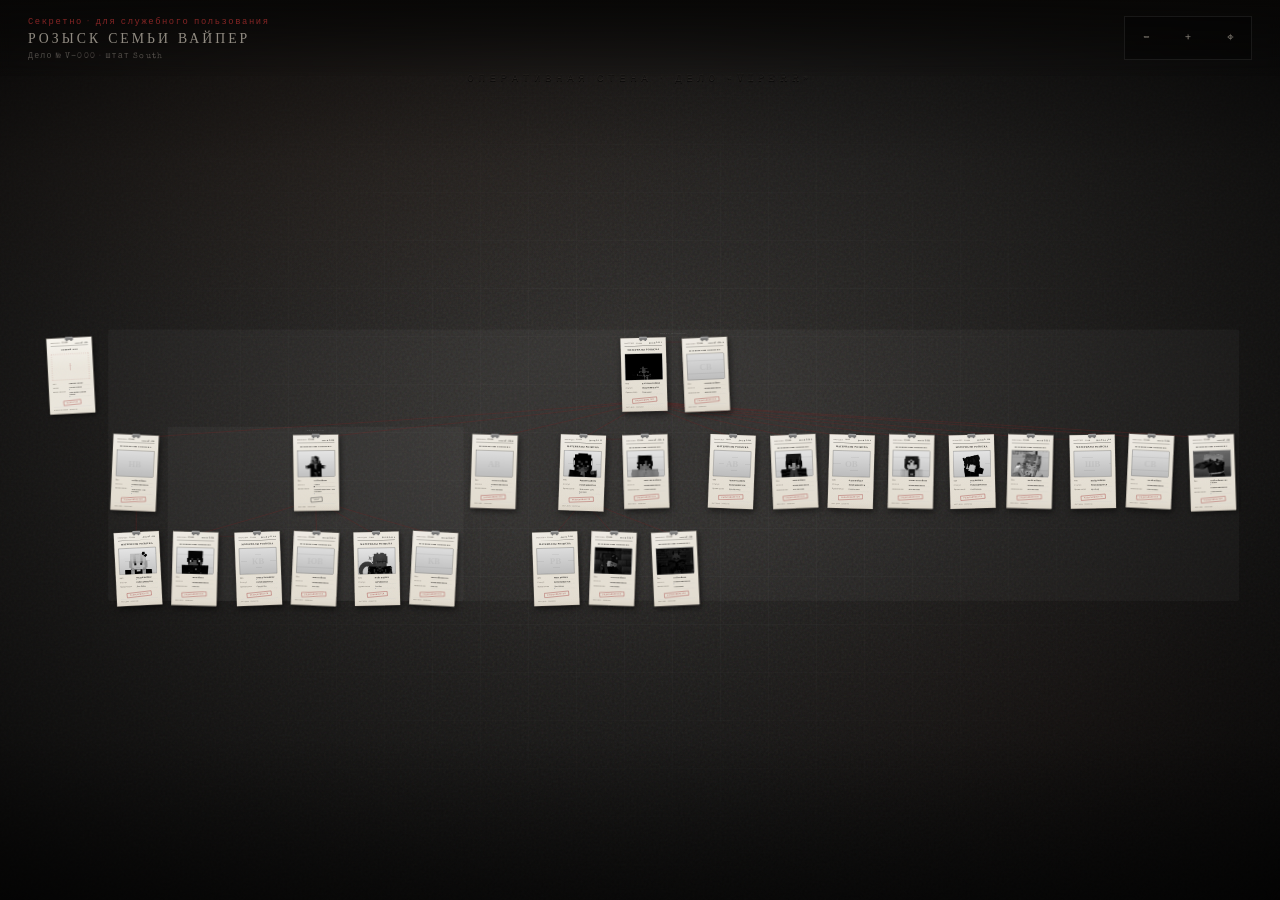
==== commit 731ab811: "Убрать безумный вид с основной стены Кнопка, стили и текстуры больше не входят в оперативную стену. " ====
--- a/index.html
+++ b/index.html
@@ -6,7 +6,7 @@
   <title>VIPERR — Оперативное дело</title>
   <link rel="preconnect" href="https://fonts.googleapis.com">
   <link rel="preconnect" href="https://fonts.gstatic.com" crossorigin>
-  <link href="https://fonts.googleapis.com/css2?family=Caveat:wght@500;700&family=Libre+Baskerville:ital,wght@0,400;0,700;1,400&family=Permanent+Marker&family=Shadows+Into+Light&family=Special+Elite&display=swap" rel="stylesheet">
+  <link href="https://fonts.googleapis.com/css2?family=Libre+Baskerville:ital,wght@0,400;0,700;1,400&family=Special+Elite&display=swap" rel="stylesheet">
   <link rel="stylesheet" href="styles.css">
 </head>
 <body>
@@ -29,7 +29,6 @@
       <button class="tool-btn" id="zoomOut" type="button">−</button>
       <button class="tool-btn" id="zoomIn" type="button">+</button>
       <button class="tool-btn" id="resetView" type="button">⌖</button>
-      <button class="tool-btn madness-toggle" id="madnessToggle" type="button" aria-pressed="false">Безумный вид</button>
     </div>
   </div>
 
--- a/styles.css
+++ b/styles.css
@@ -1043,94 +1043,3 @@
   color: #8d8d8d;
 }
 
-.madness-toggle {
-  margin-left: 8px;
-}
-
-body.is-madness {
-  --paper: #d9d0c2;
-  --ink: #1a0505;
-  background: #050303;
-}
-
-body.is-madness .operative-wall {
-  background:
-    linear-gradient(180deg, rgba(40, 0, 0, 0.35), rgba(0, 0, 0, 0.72)),
-    url('assets/blood-wall.jpg') center / cover no-repeat,
-    #070303;
-}
-
-body.is-madness .wall-texture {
-  background-image: url('assets/frayed-threads.jpg');
-  background-size: cover;
-  mix-blend-mode: screen;
-  opacity: 0.45;
-}
-
-body.is-madness .wall-grid {
-  opacity: 0.15;
-}
-
-body.is-madness .toolbar,
-body.is-madness .a4-sheet,
-body.is-madness .profile-panel {
-  animation: madness-flicker 4.8s infinite;
-}
-
-body.is-madness .toolbar-title,
-body.is-madness .toolbar-meta,
-body.is-madness .toolbar-case,
-body.is-madness .wall-label,
-body.is-madness .a4-sheet__name,
-body.is-madness .a4-sheet__role,
-body.is-madness .a4-full__title,
-body.is-madness .a4-full__story-text,
-body.is-madness .branch-zone__label {
-  font-family: 'Caveat', 'Shadows Into Light', cursive;
-  letter-spacing: 0.02em;
-}
-
-body.is-madness .toolbar-title,
-body.is-madness .a4-sheet__doctype,
-body.is-madness .a4-full__story-head {
-  font-family: 'Permanent Marker', 'Caveat', cursive;
-}
-
-body.is-madness .a4-sheet {
-  background: transparent;
-  filter: sepia(0.45) contrast(1.05);
-}
-
-body.is-madness .a4-sheet__page,
-body.is-madness .a4-full__page {
-  position: relative;
-  background: #efe6d4;
-  box-shadow: 0 14px 24px rgba(0, 0, 0, 0.45);
-}
-
-body.is-madness .a4-sheet__page::before,
-body.is-madness .a4-full__page::before {
-  content: '';
-  position: absolute;
-  top: -10px;
-  left: 50%;
-  width: 54px;
-  height: 16px;
-  transform: translateX(-50%) rotate(-3deg);
-  background: rgba(196, 184, 150, 0.72);
-  box-shadow: 0 1px 0 rgba(255, 255, 255, 0.25);
-  z-index: 5;
-}
-
-body.is-madness .a4-sheet__photo,
-body.is-madness .a4-full__photo.has-photo {
-  filter: sepia(0.65) contrast(0.95) grayscale(0.2);
-}
-
-@keyframes madness-flicker {
-  0%, 92%, 100% { opacity: 1; }
-  93% { opacity: 0.82; }
-  95% { opacity: 1; }
-  97% { opacity: 0.9; }
-}
-
